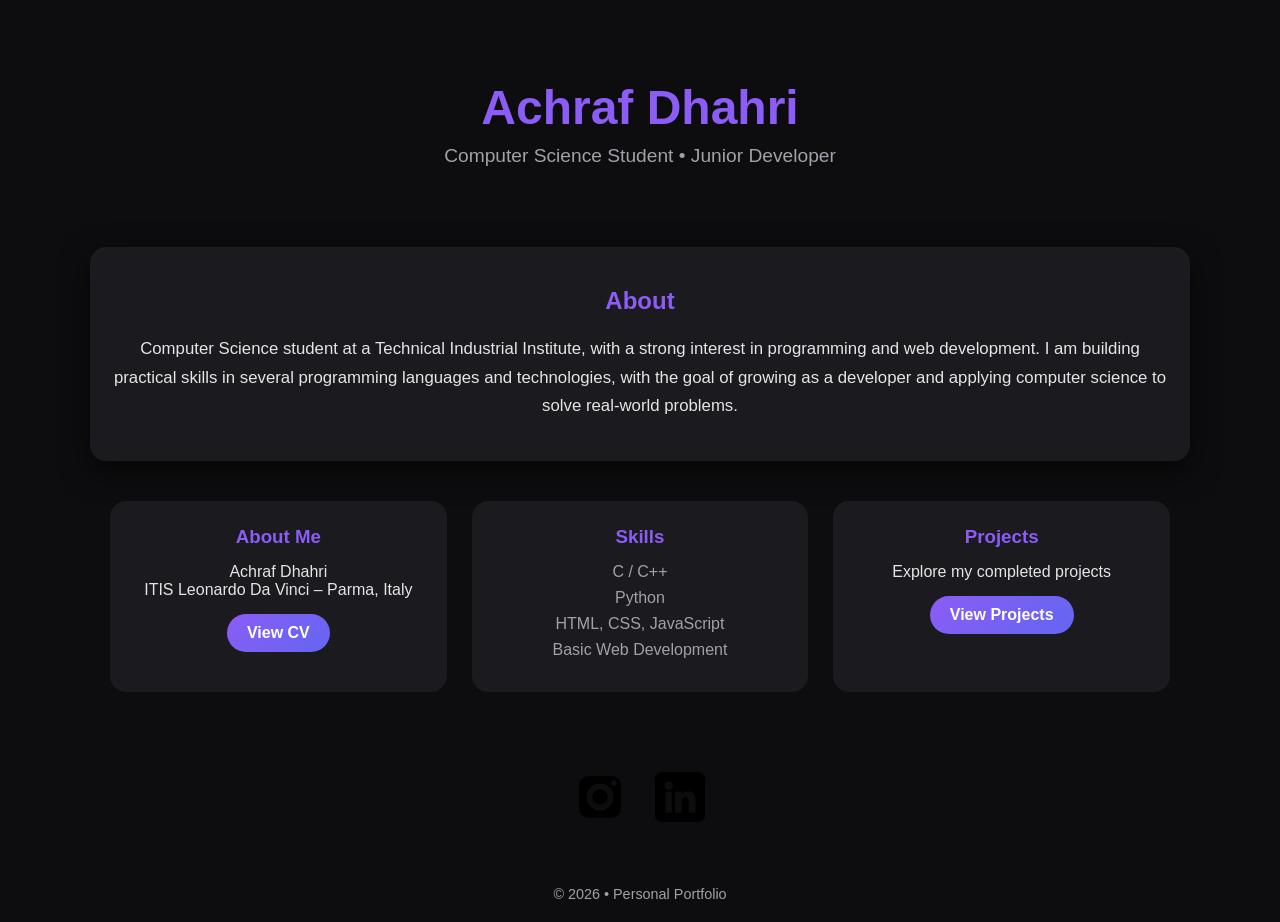
==== index.html @ cf948120 "Update and rename portfolio.html to index.html" ====
<!DOCTYPE html>
<html lang="en">
<head>
    <meta charset="UTF-8">
    <meta name="viewport" content="width=device-width, initial-scale=1.0">
    <title>Portfolio | Achraf Dhahri</title>
    <link rel="stylesheet" href="style.css">
</head>
<body>

<header class="hero">
    <h1>Achraf Dhahri</h1>
    <p class="subtitle">Computer Science Student • Junior Developer</p>
</header>

<section id="about">
    <h2>About</h2>
    <p>
        Computer Science student at a Technical Industrial Institute, with a strong interest in
        programming and web development. I am building practical skills in several programming
        languages and technologies, with the goal of growing as a developer and applying
        computer science to solve real-world problems.
    </p>
</section>

<section class="container">
    <div class="box">
        <h3>About Me</h3>
        <p>
            Achraf Dhahri<br>
            ITIS Leonardo Da Vinci – Parma, Italy
        </p>
        <a href="cv.pdf" class="btn">View CV</a>
    </div>

    <div class="box">
        <h3>Skills</h3>
        <ul>
            <li>C / C++</li>
            <li>Python</li>
            <li>HTML, CSS, JavaScript</li>
            <li>Basic Web Development</li>
        </ul>
    </div>

    <div class="box">
        <h3>Projects</h3>
        <p>Explore my completed projects</p>
        <a href="progetti.html" class="btn">View Projects</a>
    </div>
</section>

<section class="links">
    <a href="https://www.instagram.com/ashraf_dhri/" target="_blank" class="social">
        <img src="instagram.gif" alt="Instagram profile">
    </a>
    <a href="https://www.linkedin.com/in/achraf-dhahri-b4b7743a3/" target="_blank" class="social">
        <img src="in.gif" alt="LinkedIn profile">
    </a>
</section>

<footer>
    <p>© 2026 • Personal Portfolio</p>
</footer>

</body>
</html>
---- style.css ----
/* RESET */
* {
    margin: 0;
    padding: 0;
    box-sizing: border-box;
}

/* COLORS */
:root {
    --bg: #0d0d0f;
    --card: #1a1a1f;
    --accent: #8b5cf6;
    --text: #e5e5e5;
    --muted: #a1a1aa;
}

/* BODY */
body {
    background-color: var(--bg);
    color: var(--text);
    font-family: 'Segoe UI', Tahoma, Geneva, Verdana, sans-serif;
}

/* HERO */
.hero {
    text-align: center;
    padding: 80px 20px;
}

.hero h1 {
    font-size: 3rem;
    color: var(--accent);
}

.subtitle {
    margin-top: 10px;
    color: var(--muted);
    font-size: 1.2rem;
}

/* SECTIONS */
section {
    max-width: 1100px;
    margin: auto;
    padding: 40px 20px;
}

section h2 {
    text-align: center;
    color: var(--accent);
    margin-bottom: 20px;
}

/* ABOUT */
#about {
    background-color: var(--card);
    border-radius: 16px;
    box-shadow: 0 10px 30px rgba(0,0,0,0.6);
}

#about p {
    text-align: center;
    line-height: 1.7;
    font-size: 1.05rem;
}

/* CARDS */
.container {
    display: grid;
    grid-template-columns: repeat(auto-fit, minmax(250px, 1fr));
    gap: 25px;
}

.box {
    background-color: var(--card);
    padding: 25px;
    border-radius: 16px;
    text-align: center;
    transition: transform 0.3s, box-shadow 0.3s;
}

.box:hover {
    transform: translateY(-8px);
    box-shadow: 0 15px 40px rgba(0,0,0,0.8);
}

.box h3 {
    color: var(--accent);
    margin-bottom: 15px;
}

.box ul {
    list-style: none;
}

.box ul li {
    margin: 8px 0;
    color: var(--muted);
}

/* BUTTON */
.btn {
    display: inline-block;
    margin-top: 15px;
    padding: 10px 20px;
    border-radius: 25px;
    background: linear-gradient(135deg, #8b5cf6, #6366f1);
    color: white;
    text-decoration: none;
    font-weight: bold;
    transition: opacity 0.3s;
}

.btn:hover {
    opacity: 0.85;
}

/* LINKS */
.links {
    display: flex;
    justify-content: center;
    gap: 30px;
}

.social img {
    width: 50px;
    transition: transform 0.3s;
}

.social img:hover {
    transform: scale(1.2);
}

/* FOOTER */
footer {
    text-align: center;
    padding: 20px;
    color: var(--muted);
    font-size: 0.9rem;
}
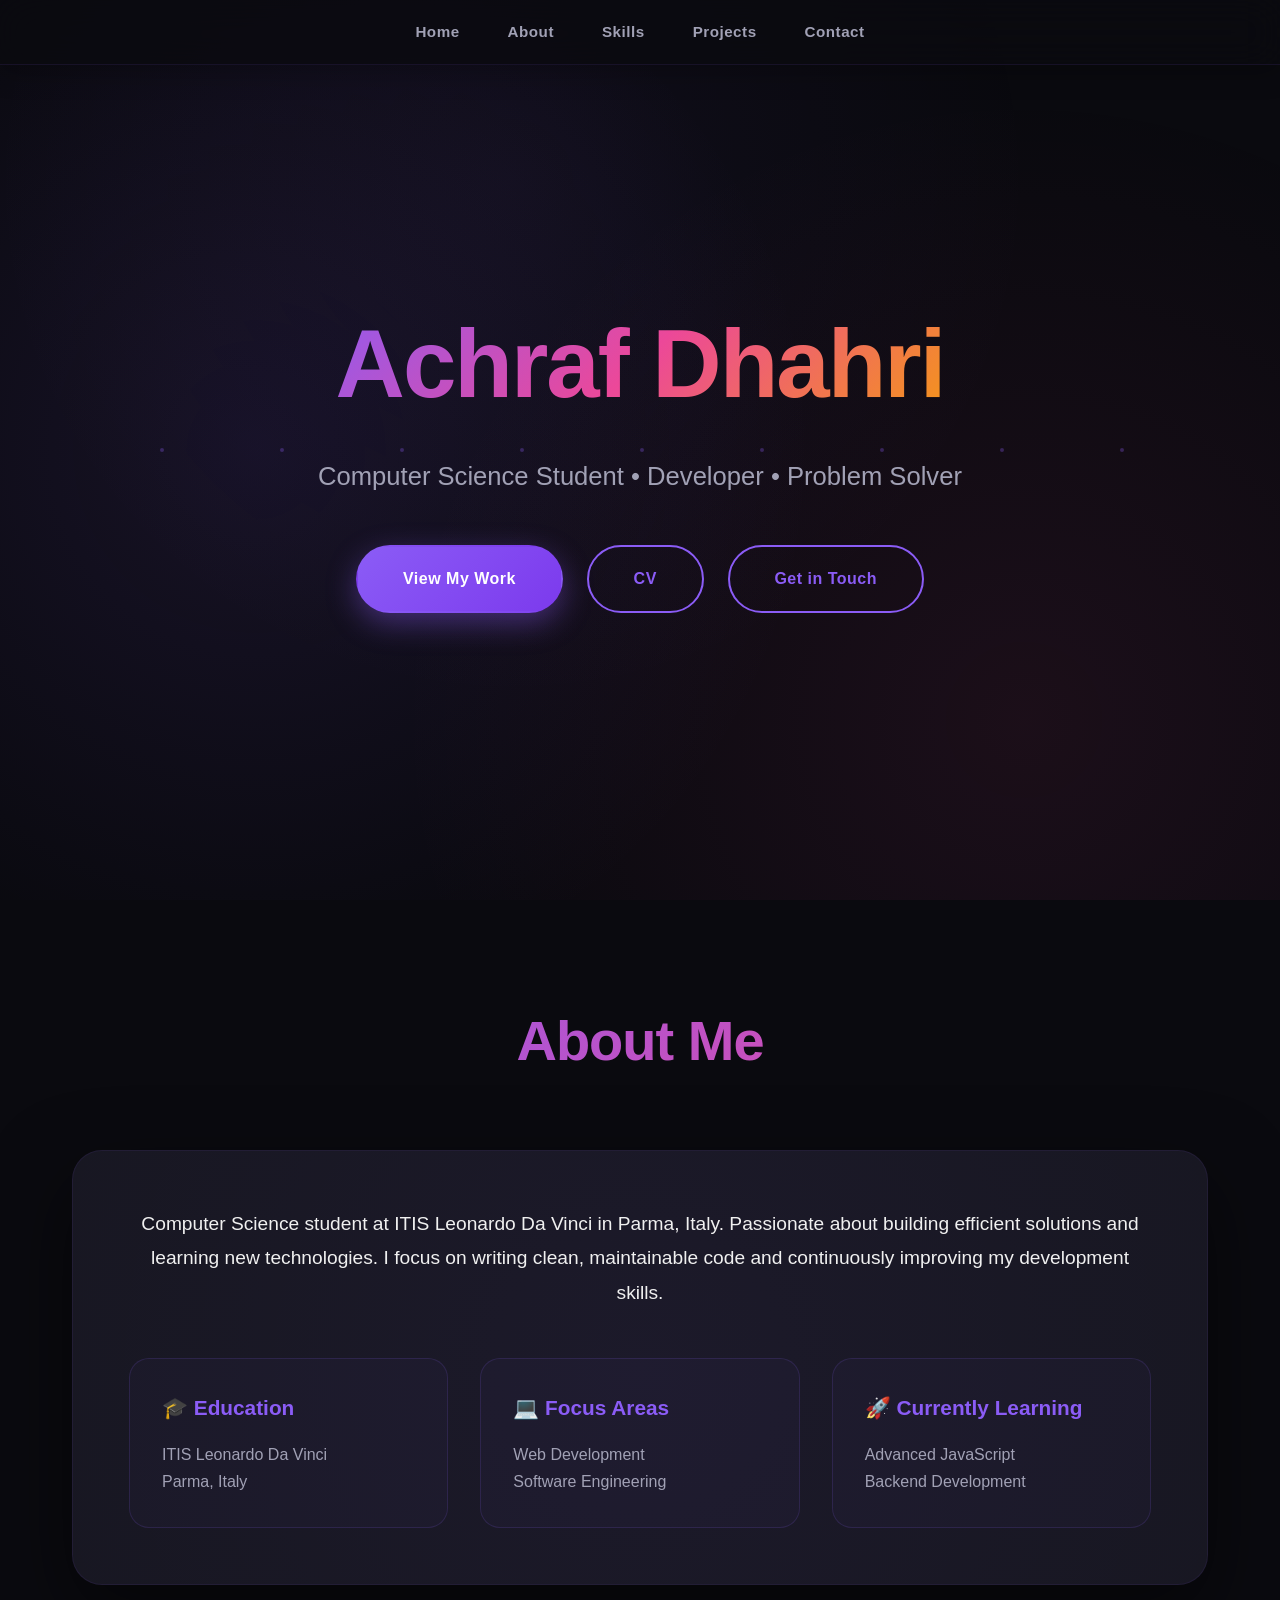
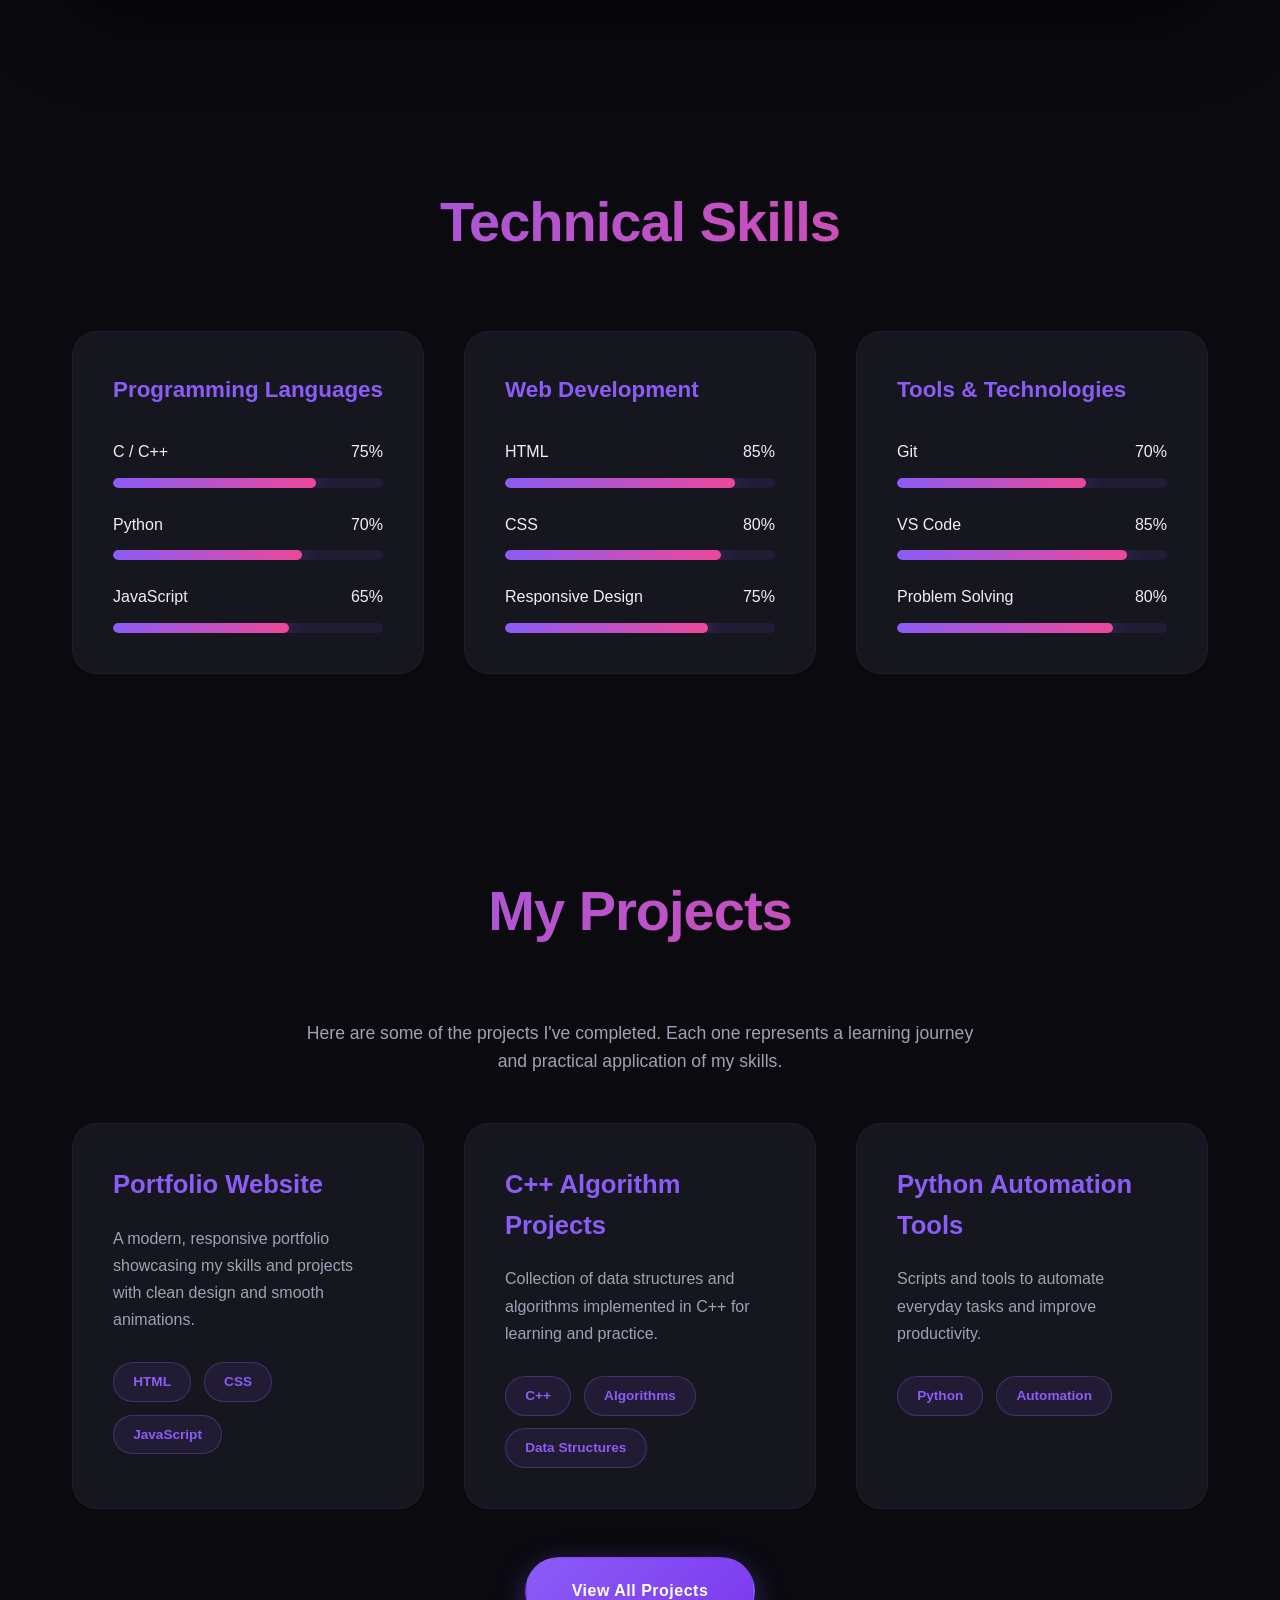
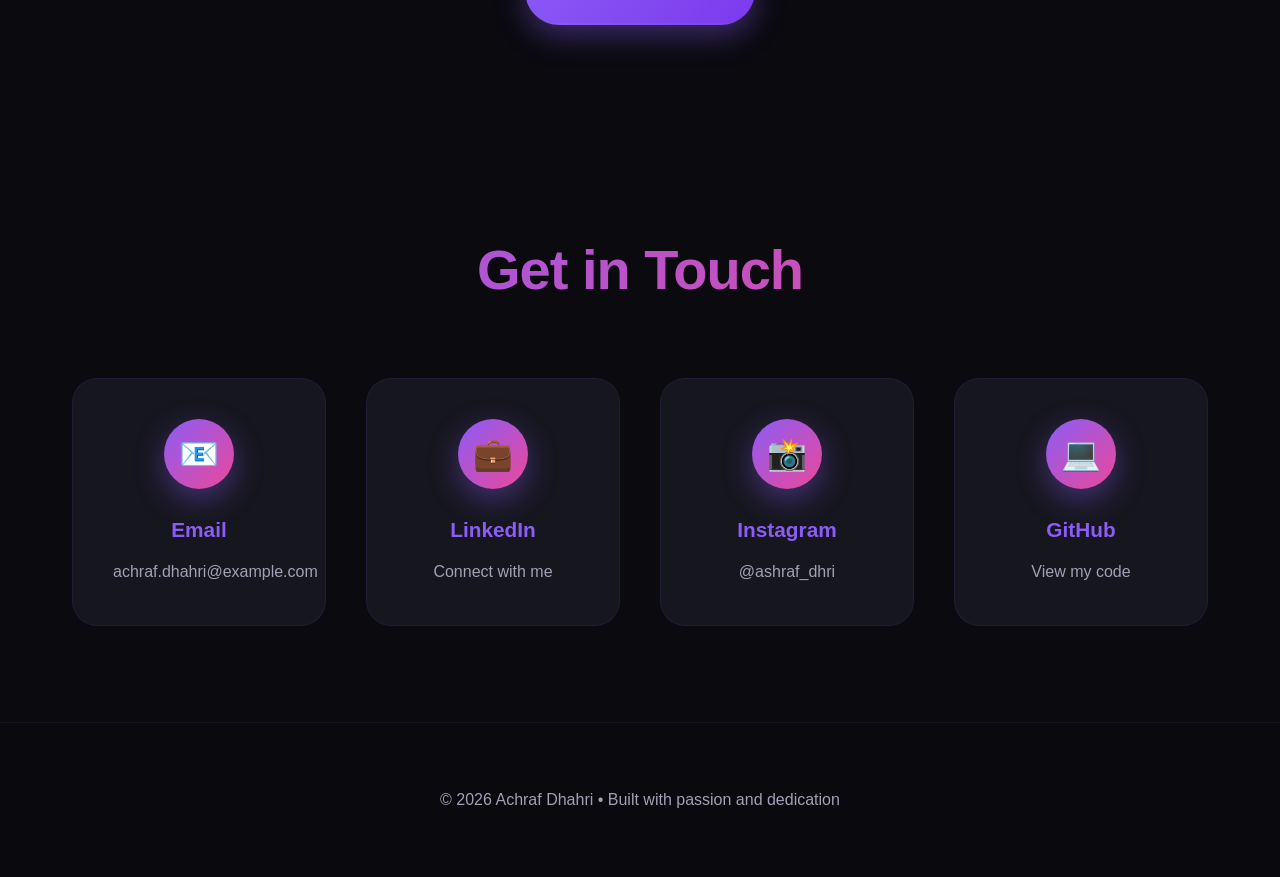
==== commit 5b3784d1: "Revamp portfolio layout and styles Updated the portfolio layout and styles, added new sections for s" ====
--- a/index.html
+++ b/index.html
@@ -3,65 +3,931 @@
 <head>
     <meta charset="UTF-8">
     <meta name="viewport" content="width=device-width, initial-scale=1.0">
-    <title>Portfolio | Achraf Dhahri</title>
-    <link rel="stylesheet" href="style.css">
+    <title>Achraf Dhahri | Developer Portfolio</title>
+    <style>
+        * {
+            margin: 0;
+            padding: 0;
+            box-sizing: border-box;
+        }
+
+        :root {
+            --bg-dark: #0a0a0f;
+            --bg-gradient: linear-gradient(135deg, #0a0a0f 0%, #16161f 50%, #1a1a2e 100%);
+            --card: #16161f;
+            --card-hover: #1f1f2e;
+            --accent: #8b5cf6;
+            --accent-glow: rgba(139, 92, 246, 0.4);
+            --accent-secondary: #ec4899;
+            --text: #f0f0f0;
+            --muted: #a1a1b5;
+            --border: rgba(139, 92, 246, 0.1);
+        }
+
+        html {
+            scroll-behavior: smooth;
+        }
+
+        body {
+            background: var(--bg-dark);
+            color: var(--text);
+            font-family: 'Inter', -apple-system, BlinkMacSystemFont, 'Segoe UI', sans-serif;
+            line-height: 1.6;
+            overflow-x: hidden;
+        }
+
+        /* Animated background */
+        body::before {
+            content: '';
+            position: fixed;
+            top: 0;
+            left: 0;
+            width: 100%;
+            height: 100%;
+            background: 
+                radial-gradient(circle at 20% 50%, rgba(139, 92, 246, 0.1) 0%, transparent 50%),
+                radial-gradient(circle at 80% 80%, rgba(236, 72, 153, 0.08) 0%, transparent 50%),
+                radial-gradient(circle at 40% 20%, rgba(139, 92, 246, 0.05) 0%, transparent 50%);
+            z-index: -1;
+            animation: float 20s ease-in-out infinite;
+        }
+
+        @keyframes float {
+            0%, 100% { transform: translateY(0px); }
+            50% { transform: translateY(-20px); }
+        }
+
+        /* Navigation */
+        nav {
+            position: fixed;
+            top: 0;
+            width: 100%;
+            background: rgba(10, 10, 15, 0.8);
+            backdrop-filter: blur(20px);
+            padding: 1.2rem 2rem;
+            z-index: 1000;
+            border-bottom: 1px solid var(--border);
+            box-shadow: 0 4px 30px rgba(0, 0, 0, 0.3);
+        }
+
+        nav ul {
+            list-style: none;
+            display: flex;
+            justify-content: center;
+            gap: 3rem;
+            flex-wrap: wrap;
+        }
+
+        nav a {
+            color: var(--muted);
+            text-decoration: none;
+            font-weight: 600;
+            font-size: 0.95rem;
+            position: relative;
+            transition: color 0.3s;
+            letter-spacing: 0.5px;
+        }
+
+        nav a::after {
+            content: '';
+            position: absolute;
+            bottom: -5px;
+            left: 0;
+            width: 0;
+            height: 2px;
+            background: linear-gradient(90deg, var(--accent), var(--accent-secondary));
+            transition: width 0.3s;
+        }
+
+        nav a:hover {
+            color: var(--accent);
+        }
+
+        nav a:hover::after {
+            width: 100%;
+        }
+
+        /* Hero */
+        .hero {
+            min-height: 100vh;
+            display: flex;
+            flex-direction: column;
+            justify-content: center;
+            align-items: center;
+            text-align: center;
+            padding: 2rem;
+            position: relative;
+        }
+
+        .hero-content {
+            position: relative;
+            z-index: 2;
+        }
+
+        .hero h1 {
+            font-size: clamp(3rem, 10vw, 6rem);
+            font-weight: 800;
+            background: linear-gradient(135deg, #8b5cf6 0%, #ec4899 50%, #f59e0b 100%);
+            -webkit-background-clip: text;
+            -webkit-text-fill-color: transparent;
+            background-clip: text;
+            margin-bottom: 1rem;
+            animation: fadeInUp 0.8s ease;
+            letter-spacing: -2px;
+        }
+
+        .hero .subtitle {
+            font-size: clamp(1.1rem, 3vw, 1.6rem);
+            color: var(--muted);
+            margin-bottom: 3rem;
+            animation: fadeInUp 0.8s ease 0.2s backwards;
+            font-weight: 300;
+        }
+
+        .hero-cta {
+            display: flex;
+            gap: 1.5rem;
+            flex-wrap: wrap;
+            justify-content: center;
+            animation: fadeInUp 0.8s ease 0.4s backwards;
+        }
+
+        @keyframes fadeInUp {
+            from {
+                opacity: 0;
+                transform: translateY(30px);
+            }
+            to {
+                opacity: 1;
+                transform: translateY(0);
+            }
+        }
+
+        /* Floating particles */
+        .particle {
+            position: absolute;
+            width: 4px;
+            height: 4px;
+            background: var(--accent);
+            border-radius: 50%;
+            opacity: 0.3;
+            animation: particleFloat 8s infinite;
+        }
+
+        @keyframes particleFloat {
+            0%, 100% {
+                transform: translateY(0) translateX(0);
+                opacity: 0;
+            }
+            50% {
+                opacity: 0.5;
+            }
+            100% {
+                transform: translateY(-100vh) translateX(50px);
+            }
+        }
+
+        /* Sections */
+        section {
+            max-width: 1200px;
+            margin: 0 auto;
+            padding: 6rem 2rem;
+            position: relative;
+        }
+
+        section h2 {
+            font-size: clamp(2.5rem, 6vw, 3.5rem);
+            background: linear-gradient(135deg, var(--accent), var(--accent-secondary));
+            -webkit-background-clip: text;
+            -webkit-text-fill-color: transparent;
+            background-clip: text;
+            margin-bottom: 4rem;
+            text-align: center;
+            font-weight: 800;
+            letter-spacing: -1px;
+        }
+
+        /* About */
+        .about-content {
+            background: var(--card);
+            border-radius: 30px;
+            padding: 3.5rem;
+            border: 1px solid var(--border);
+            box-shadow: 0 30px 80px rgba(0, 0, 0, 0.5);
+            position: relative;
+            overflow: hidden;
+        }
+
+        .about-content::before {
+            content: '';
+            position: absolute;
+            top: -50%;
+            right: -50%;
+            width: 200%;
+            height: 200%;
+            background: radial-gradient(circle, rgba(139, 92, 246, 0.05) 0%, transparent 70%);
+            animation: rotate 20s linear infinite;
+        }
+
+        @keyframes rotate {
+            from { transform: rotate(0deg); }
+            to { transform: rotate(360deg); }
+        }
+
+        .about-content > * {
+            position: relative;
+            z-index: 1;
+        }
+
+        .about-intro {
+            font-size: 1.2rem;
+            color: var(--text);
+            text-align: center;
+            margin-bottom: 3rem;
+            line-height: 1.8;
+            font-weight: 300;
+        }
+
+        .about-grid {
+            display: grid;
+            grid-template-columns: repeat(auto-fit, minmax(280px, 1fr));
+            gap: 2rem;
+        }
+
+        .about-item {
+            padding: 2rem;
+            background: rgba(139, 92, 246, 0.03);
+            border-radius: 20px;
+            border: 1px solid rgba(139, 92, 246, 0.15);
+            transition: all 0.4s ease;
+        }
+
+        .about-item:hover {
+            background: rgba(139, 92, 246, 0.08);
+            border-color: rgba(139, 92, 246, 0.4);
+            transform: translateY(-5px);
+        }
+
+        .about-item h3 {
+            color: var(--accent);
+            margin-bottom: 1rem;
+            font-size: 1.3rem;
+            font-weight: 700;
+        }
+
+        .about-item p {
+            color: var(--muted);
+            line-height: 1.7;
+        }
+
+        /* Skills */
+        .skills-grid {
+            display: grid;
+            grid-template-columns: repeat(auto-fit, minmax(320px, 1fr));
+            gap: 2.5rem;
+        }
+
+        .skill-category {
+            background: var(--card);
+            padding: 2.5rem;
+            border-radius: 25px;
+            border: 1px solid var(--border);
+            transition: all 0.4s ease;
+            position: relative;
+            overflow: hidden;
+        }
+
+        .skill-category::before {
+            content: '';
+            position: absolute;
+            top: 0;
+            left: 0;
+            width: 100%;
+            height: 4px;
+            background: linear-gradient(90deg, var(--accent), var(--accent-secondary));
+            transform: scaleX(0);
+            transition: transform 0.4s ease;
+        }
+
+        .skill-category:hover::before {
+            transform: scaleX(1);
+        }
+
+        .skill-category:hover {
+            transform: translateY(-10px);
+            border-color: var(--accent);
+            box-shadow: 0 30px 60px var(--accent-glow);
+        }
+
+        .skill-category h3 {
+            color: var(--accent);
+            margin-bottom: 2rem;
+            font-size: 1.4rem;
+            font-weight: 700;
+        }
+
+        .skill-item {
+            margin-bottom: 1.5rem;
+        }
+
+        .skill-item:last-child {
+            margin-bottom: 0;
+        }
+
+        .skill-name {
+            display: flex;
+            justify-content: space-between;
+            margin-bottom: 0.8rem;
+            color: var(--text);
+            font-weight: 500;
+        }
+
+        .skill-bar {
+            height: 10px;
+            background: rgba(139, 92, 246, 0.1);
+            border-radius: 10px;
+            overflow: hidden;
+            position: relative;
+        }
+
+        .skill-progress {
+            height: 100%;
+            background: linear-gradient(90deg, #8b5cf6, #ec4899);
+            border-radius: 10px;
+            transition: width 1.5s cubic-bezier(0.65, 0, 0.35, 1);
+            box-shadow: 0 0 20px var(--accent-glow);
+        }
+
+        /* Projects */
+        .projects-intro {
+            text-align: center;
+            color: var(--muted);
+            font-size: 1.1rem;
+            margin-bottom: 3rem;
+            max-width: 700px;
+            margin-left: auto;
+            margin-right: auto;
+        }
+
+        .projects-grid {
+            display: grid;
+            grid-template-columns: repeat(auto-fit, minmax(350px, 1fr));
+            gap: 2.5rem;
+            margin-bottom: 3rem;
+        }
+
+        .project-card {
+            background: var(--card);
+            border-radius: 25px;
+            padding: 2.5rem;
+            border: 1px solid var(--border);
+            transition: all 0.4s cubic-bezier(0.175, 0.885, 0.32, 1.275);
+            cursor: pointer;
+            position: relative;
+            overflow: hidden;
+        }
+
+        .project-card::before {
+            content: '';
+            position: absolute;
+            top: 0;
+            left: 0;
+            width: 100%;
+            height: 100%;
+            background: linear-gradient(135deg, rgba(139, 92, 246, 0.1) 0%, rgba(236, 72, 153, 0.1) 100%);
+            opacity: 0;
+            transition: opacity 0.4s;
+        }
+
+        .project-card:hover::before {
+            opacity: 1;
+        }
+
+        .project-card:hover {
+            transform: translateY(-15px) scale(1.02);
+            border-color: var(--accent);
+            box-shadow: 0 40px 80px var(--accent-glow);
+        }
+
+        .project-card > * {
+            position: relative;
+            z-index: 1;
+        }
+
+        .project-card h3 {
+            color: var(--accent);
+            margin-bottom: 1.2rem;
+            font-size: 1.6rem;
+            font-weight: 700;
+        }
+
+        .project-card p {
+            color: var(--muted);
+            margin-bottom: 1.8rem;
+            line-height: 1.7;
+        }
+
+        .project-tags {
+            display: flex;
+            flex-wrap: wrap;
+            gap: 0.8rem;
+        }
+
+        .tag {
+            background: rgba(139, 92, 246, 0.1);
+            color: var(--accent);
+            padding: 0.5rem 1.2rem;
+            border-radius: 25px;
+            font-size: 0.85rem;
+            border: 1px solid rgba(139, 92, 246, 0.3);
+            font-weight: 600;
+            transition: all 0.3s;
+        }
+
+        .tag:hover {
+            background: var(--accent);
+            color: white;
+            transform: translateY(-2px);
+        }
+
+        .view-all-projects {
+            text-align: center;
+            margin-top: 3rem;
+        }
+
+        /* Contact */
+        .contact-grid {
+            display: grid;
+            grid-template-columns: repeat(auto-fit, minmax(250px, 1fr));
+            gap: 2.5rem;
+            margin-top: 3rem;
+        }
+
+        .contact-method {
+            background: var(--card);
+            padding: 2.5rem;
+            border-radius: 25px;
+            border: 1px solid var(--border);
+            text-align: center;
+            transition: all 0.4s ease;
+            position: relative;
+            overflow: hidden;
+        }
+
+        .contact-method::before {
+            content: '';
+            position: absolute;
+            top: 0;
+            left: -100%;
+            width: 100%;
+            height: 100%;
+            background: linear-gradient(90deg, transparent, rgba(139, 92, 246, 0.1), transparent);
+            transition: left 0.6s;
+        }
+
+        .contact-method:hover::before {
+            left: 100%;
+        }
+
+        .contact-method:hover {
+            transform: translateY(-10px);
+            border-color: var(--accent);
+            box-shadow: 0 20px 40px var(--accent-glow);
+        }
+
+        .contact-icon {
+            width: 70px;
+            height: 70px;
+            margin: 0 auto 1.5rem;
+            background: linear-gradient(135deg, #8b5cf6, #ec4899);
+            border-radius: 50%;
+            display: flex;
+            align-items: center;
+            justify-content: center;
+            font-size: 2rem;
+            box-shadow: 0 10px 30px var(--accent-glow);
+            transition: transform 0.3s;
+        }
+
+        .contact-method:hover .contact-icon {
+            transform: scale(1.1) rotate(5deg);
+        }
+
+        .contact-method h3 {
+            color: var(--accent);
+            margin-bottom: 0.8rem;
+            font-size: 1.3rem;
+            font-weight: 700;
+        }
+
+        .contact-method a {
+            color: var(--muted);
+            text-decoration: none;
+            transition: color 0.3s;
+            font-weight: 500;
+        }
+
+        .contact-method a:hover {
+            color: var(--accent);
+        }
+
+        /* Buttons */
+        .btn {
+            display: inline-block;
+            padding: 1.2rem 2.8rem;
+            border-radius: 50px;
+            text-decoration: none;
+            font-weight: 700;
+            transition: all 0.4s cubic-bezier(0.175, 0.885, 0.32, 1.275);
+            border: 2px solid transparent;
+            font-size: 1rem;
+            letter-spacing: 0.5px;
+            position: relative;
+            overflow: hidden;
+        }
+
+        .btn::before {
+            content: '';
+            position: absolute;
+            top: 50%;
+            left: 50%;
+            width: 0;
+            height: 0;
+            border-radius: 50%;
+            background: rgba(255, 255, 255, 0.1);
+            transform: translate(-50%, -50%);
+            transition: width 0.6s, height 0.6s;
+        }
+
+        .btn:hover::before {
+            width: 300px;
+            height: 300px;
+        }
+
+        .btn span {
+            position: relative;
+            z-index: 1;
+        }
+
+        .btn-primary {
+            background: linear-gradient(135deg, #8b5cf6, #7c3aed);
+            color: white;
+            box-shadow: 0 10px 30px var(--accent-glow);
+        }
+
+        .btn-primary:hover {
+            transform: translateY(-3px);
+            box-shadow: 0 15px 40px var(--accent-glow);
+        }
+
+        .btn-secondary {
+            border: 2px solid var(--accent);
+            color: var(--accent);
+        }
+
+        .btn-secondary:hover {
+            background: var(--accent);
+            color: white;
+            transform: translateY(-3px);
+        }
+
+        /* Footer */
+        footer {
+            text-align: center;
+            padding: 4rem 2rem;
+            border-top: 1px solid var(--border);
+            color: var(--muted);
+            background: rgba(10, 10, 15, 0.5);
+        }
+
+        footer p {
+            font-weight: 300;
+        }
+
+        /* Responsive */
+        @media (max-width: 768px) {
+            nav ul {
+                gap: 1.5rem;
+            }
+
+            section {
+                padding: 4rem 1.5rem;
+            }
+
+            .about-content {
+                padding: 2.5rem;
+            }
+
+            .hero-cta {
+                flex-direction: column;
+                width: 100%;
+                max-width: 320px;
+            }
+
+            .btn {
+                width: 100%;
+                text-align: center;
+            }
+
+            .projects-grid {
+                grid-template-columns: 1fr;
+            }
+        }
+
+        @media (max-width: 480px) {
+            nav {
+                padding: 1rem;
+            }
+
+            nav ul {
+                gap: 1rem;
+            }
+
+            .hero h1 {
+                font-size: 2.5rem;
+            }
+        }
+    </style>
 </head>
 <body>
 
-<header class="hero">
-    <h1>Achraf Dhahri</h1>
-    <p class="subtitle">Computer Science Student • Junior Developer</p>
-</header>
+<nav>
+    <ul>
+        <li><a href="#home">Home</a></li>
+        <li><a href="#about">About</a></li>
+        <li><a href="#skills">Skills</a></li>
+        <li><a href="#projects">Projects</a></li>
+        <li><a href="#contact">Contact</a></li>
+    </ul>
+</nav>
+
+<section id="home" class="hero">
+    <div class="hero-content">
+        <h1>Achraf Dhahri</h1>
+        <p class="subtitle">Computer Science Student • Developer • Problem Solver</p>
+        <div class="hero-cta">
+            <a href="#projects" class="btn btn-primary"><span>View My Work</span></a>
+            <a href="cv.pdf" class="btn btn-secondary" target="_blank"><span>CV</span></a>
+            <a href="#contact" class="btn btn-secondary"><span>Get in Touch</span></a>
+        </div>
+    </div>
+    
+    <div class="particle" style="left: 10%; animation-delay: 0s;"></div>
+    <div class="particle" style="left: 20%; animation-delay: 2s;"></div>
+    <div class="particle" style="left: 30%; animation-delay: 4s;"></div>
+    <div class="particle" style="left: 40%; animation-delay: 1s;"></div>
+    <div class="particle" style="left: 50%; animation-delay: 3s;"></div>
+    <div class="particle" style="left: 60%; animation-delay: 5s;"></div>
+    <div class="particle" style="left: 70%; animation-delay: 2.5s;"></div>
+    <div class="particle" style="left: 80%; animation-delay: 4.5s;"></div>
+    <div class="particle" style="left: 90%; animation-delay: 1.5s;"></div>
+</section>
 
 <section id="about">
-    <h2>About</h2>
-    <p>
-        Computer Science student at a Technical Industrial Institute, with a strong interest in
-        programming and web development. I am building practical skills in several programming
-        languages and technologies, with the goal of growing as a developer and applying
-        computer science to solve real-world problems.
-    </p>
-</section>
-
-<section class="container">
-    <div class="box">
-        <h3>About Me</h3>
-        <p>
-            Achraf Dhahri<br>
-            ITIS Leonardo Da Vinci – Parma, Italy
+    <h2>About Me</h2>
+    <div class="about-content">
+        <p class="about-intro">
+            Computer Science student at ITIS Leonardo Da Vinci in Parma, Italy. Passionate about building efficient solutions and learning new technologies. I focus on writing clean, maintainable code and continuously improving my development skills.
         </p>
-        <a href="cv.pdf" class="btn">View CV</a>
-    </div>
-
-    <div class="box">
-        <h3>Skills</h3>
-        <ul>
-            <li>C / C++</li>
-            <li>Python</li>
-            <li>HTML, CSS, JavaScript</li>
-            <li>Basic Web Development</li>
-        </ul>
-    </div>
-
-    <div class="box">
-        <h3>Projects</h3>
-        <p>Explore my completed projects</p>
-        <a href="progetti.html" class="btn">View Projects</a>
+        <div class="about-grid">
+            <div class="about-item">
+                <h3>🎓 Education</h3>
+                <p>ITIS Leonardo Da Vinci<br>Parma, Italy</p>
+            </div>
+            <div class="about-item">
+                <h3>💻 Focus Areas</h3>
+                <p>Web Development<br>Software Engineering</p>
+            </div>
+            <div class="about-item">
+                <h3>🚀 Currently Learning</h3>
+                <p>Advanced JavaScript<br>Backend Development</p>
+            </div>
+        </div>
     </div>
 </section>
 
-<section class="links">
-    <a href="https://www.instagram.com/ashraf_dhri/" target="_blank" class="social">
-        <img src="instagram.gif" alt="Instagram profile">
-    </a>
-    <a href="https://www.linkedin.com/in/achraf-dhahri-b4b7743a3/" target="_blank" class="social">
-        <img src="in.gif" alt="LinkedIn profile">
-    </a>
+<section id="skills">
+    <h2>Technical Skills</h2>
+    <div class="skills-grid">
+        <div class="skill-category">
+            <h3>Programming Languages</h3>
+            <div class="skill-item">
+                <div class="skill-name">
+                    <span>C / C++</span>
+                    <span>75%</span>
+                </div>
+                <div class="skill-bar">
+                    <div class="skill-progress" style="width: 75%"></div>
+                </div>
+            </div>
+            <div class="skill-item">
+                <div class="skill-name">
+                    <span>Python</span>
+                    <span>70%</span>
+                </div>
+                <div class="skill-bar">
+                    <div class="skill-progress" style="width: 70%"></div>
+                </div>
+            </div>
+            <div class="skill-item">
+                <div class="skill-name">
+                    <span>JavaScript</span>
+                    <span>65%</span>
+                </div>
+                <div class="skill-bar">
+                    <div class="skill-progress" style="width: 65%"></div>
+                </div>
+            </div>
+        </div>
+
+        <div class="skill-category">
+            <h3>Web Development</h3>
+            <div class="skill-item">
+                <div class="skill-name">
+                    <span>HTML</span>
+                    <span>85%</span>
+                </div>
+                <div class="skill-bar">
+                    <div class="skill-progress" style="width: 85%"></div>
+                </div>
+            </div>
+            <div class="skill-item">
+                <div class="skill-name">
+                    <span>CSS</span>
+                    <span>80%</span>
+                </div>
+                <div class="skill-bar">
+                    <div class="skill-progress" style="width: 80%"></div>
+                </div>
+            </div>
+            <div class="skill-item">
+                <div class="skill-name">
+                    <span>Responsive Design</span>
+                    <span>75%</span>
+                </div>
+                <div class="skill-bar">
+                    <div class="skill-progress" style="width: 75%"></div>
+                </div>
+            </div>
+        </div>
+
+        <div class="skill-category">
+            <h3>Tools & Technologies</h3>
+            <div class="skill-item">
+                <div class="skill-name">
+                    <span>Git</span>
+                    <span>70%</span>
+                </div>
+                <div class="skill-bar">
+                    <div class="skill-progress" style="width: 70%"></div>
+                </div>
+            </div>
+            <div class="skill-item">
+                <div class="skill-name">
+                    <span>VS Code</span>
+                    <span>85%</span>
+                </div>
+                <div class="skill-bar">
+                    <div class="skill-progress" style="width: 85%"></div>
+                </div>
+            </div>
+            <div class="skill-item">
+                <div class="skill-name">
+                    <span>Problem Solving</span>
+                    <span>80%</span>
+                </div>
+                <div class="skill-bar">
+                    <div class="skill-progress" style="width: 80%"></div>
+                </div>
+            </div>
+        </div>
+    </div>
 </section>
 
+<section id="projects">
+    <h2>My Projects</h2>
+    <p class="projects-intro">
+        Here are some of the projects I've completed. Each one represents a learning journey and practical application of my skills.
+    </p>
+    <div class="projects-grid">
+        <div class="project-card">
+            <h3>Portfolio Website</h3>
+            <p>A modern, responsive portfolio showcasing my skills and projects with clean design and smooth animations.</p>
+            <div class="project-tags">
+                <span class="tag">HTML</span>
+                <span class="tag">CSS</span>
+                <span class="tag">JavaScript</span>
+            </div>
+        </div>
+
+        <div class="project-card">
+            <h3>C++ Algorithm Projects</h3>
+            <p>Collection of data structures and algorithms implemented in C++ for learning and practice.</p>
+            <div class="project-tags">
+                <span class="tag">C++</span>
+                <span class="tag">Algorithms</span>
+                <span class="tag">Data Structures</span>
+            </div>
+        </div>
+
+        <div class="project-card">
+            <h3>Python Automation Tools</h3>
+            <p>Scripts and tools to automate everyday tasks and improve productivity.</p>
+            <div class="project-tags">
+                <span class="tag">Python</span>
+                <span class="tag">Automation</span>
+            </div>
+        </div>
+    </div>
+    
+    <div class="view-all-projects">
+        <a href="projects.html" class="btn btn-primary"><span>View All Projects</span></a>
+    </div>
+</section>
+
+<section id="contact">
+    <h2>Get in Touch</h2>
+    <div class="contact-grid">
+        <div class="contact-method">
+            <div class="contact-icon">📧</div>
+            <h3>Email</h3>
+            <a href="mailto:achraf.dhahri@example.com">achraf.dhahri@example.com</a>
+        </div>
+
+        <div class="contact-method">
+            <div class="contact-icon">💼</div>
+            <h3>LinkedIn</h3>
+            <a href="https://www.linkedin.com/in/achraf-dhahri-b4b7743a3/" target="_blank">Connect with me</a>
+        </div>
+
+        <div class="contact-method">
+            <div class="contact-icon">📸</div>
+            <h3>Instagram</h3>
+            <a href="https://www.instagram.com/ashraf_dhri/" target="_blank">@ashraf_dhri</a>
+        </div>
+
+        <div class="contact-method">
+            <div class="contact-icon">💻</div>
+            <h3>GitHub</h3>
+            <a href="#" target="_blank">View my code</a>
+        </div>
+    </div>
+</section>
+
 <footer>
-    <p>© 2026 • Personal Portfolio</p>
+    <p>© 2026 Achraf Dhahri • Built with passion and dedication</p>
 </footer>
+
+<script>
+    // Smooth scroll for navigation
+    document.querySelectorAll('a[href^="#"]').forEach(anchor => {
+        anchor.addEventListener('click', function (e) {
+            e.preventDefault();
+            const target = document.querySelector(this.getAttribute('href'));
+            if (target) {
+                target.scrollIntoView({
+                    behavior: 'smooth',
+                    block: 'start'
+                });
+            }
+        });
+    });
+
+    // Animate skill bars on scroll
+    const observerOptions = {
+        threshold: 0.3,
+        rootMargin: '0px 0px -100px 0px'
+    };
+
+    const observer = new IntersectionObserver((entries) => {
+        entries.forEach(entry => {
+            if (entry.isIntersecting) {
+                entry.target.querySelectorAll('.skill-progress').forEach(bar => {
+                    const width = bar.style.width;
+                    bar.style.width = '0';
+                    setTimeout(() => {
+                        bar.style.width = width;
+                    }, 100);
+                });
+                observer.unobserve(entry.target);
+            }
+        });
+    }, observerOptions);
+
+    document.querySelectorAll('.skill-category').forEach(category => {
+        observer.observe(category);
+    });
+
+    // Add subtle parallax effect
+    window.addEventListener('scroll', () => {
+        const scrolled = window.pageYOffset;
+        const particles = document.querySelectorAll('.particle');
+        particles.forEach((particle, index) => {
+            const speed = (index + 1) * 0.05;
+            particle.style.transform = `translateY(${scrolled * speed}px)`;
+        });
+    });
+</script>
 
 </body>
 </html>
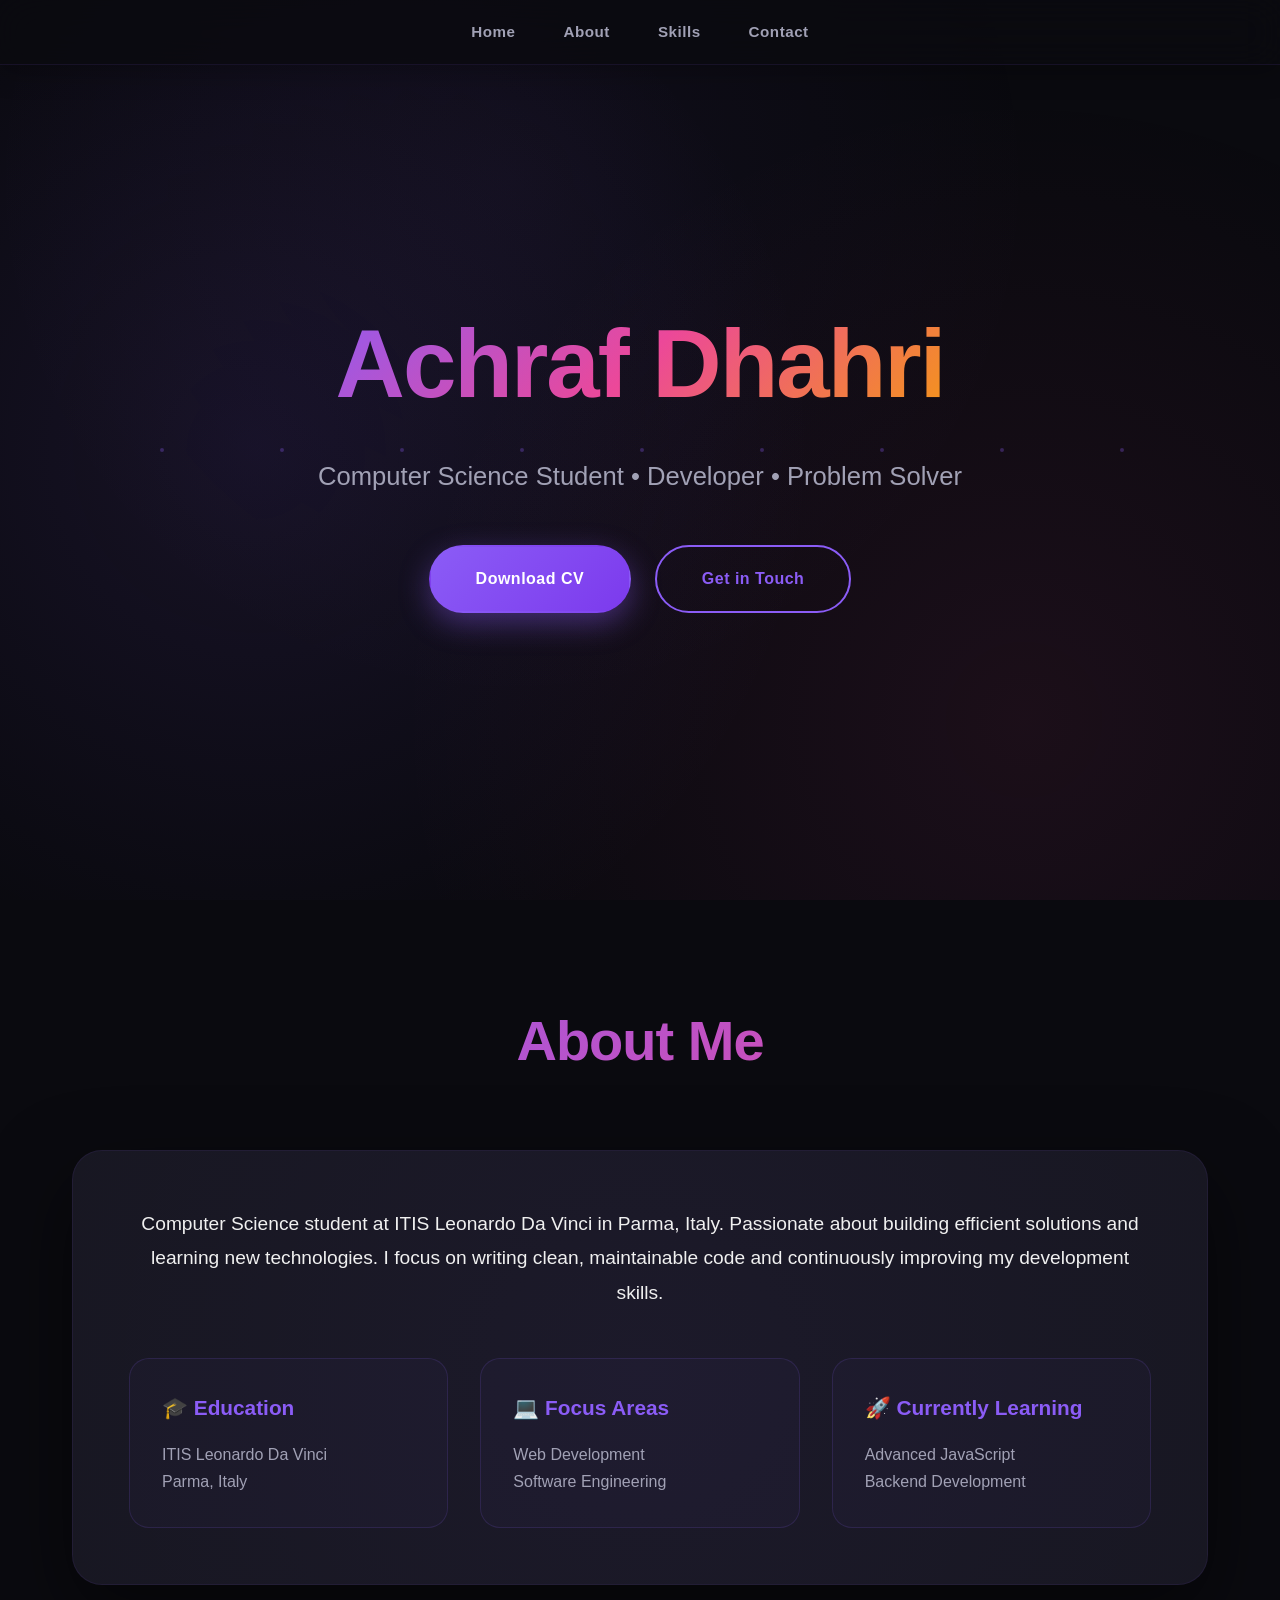
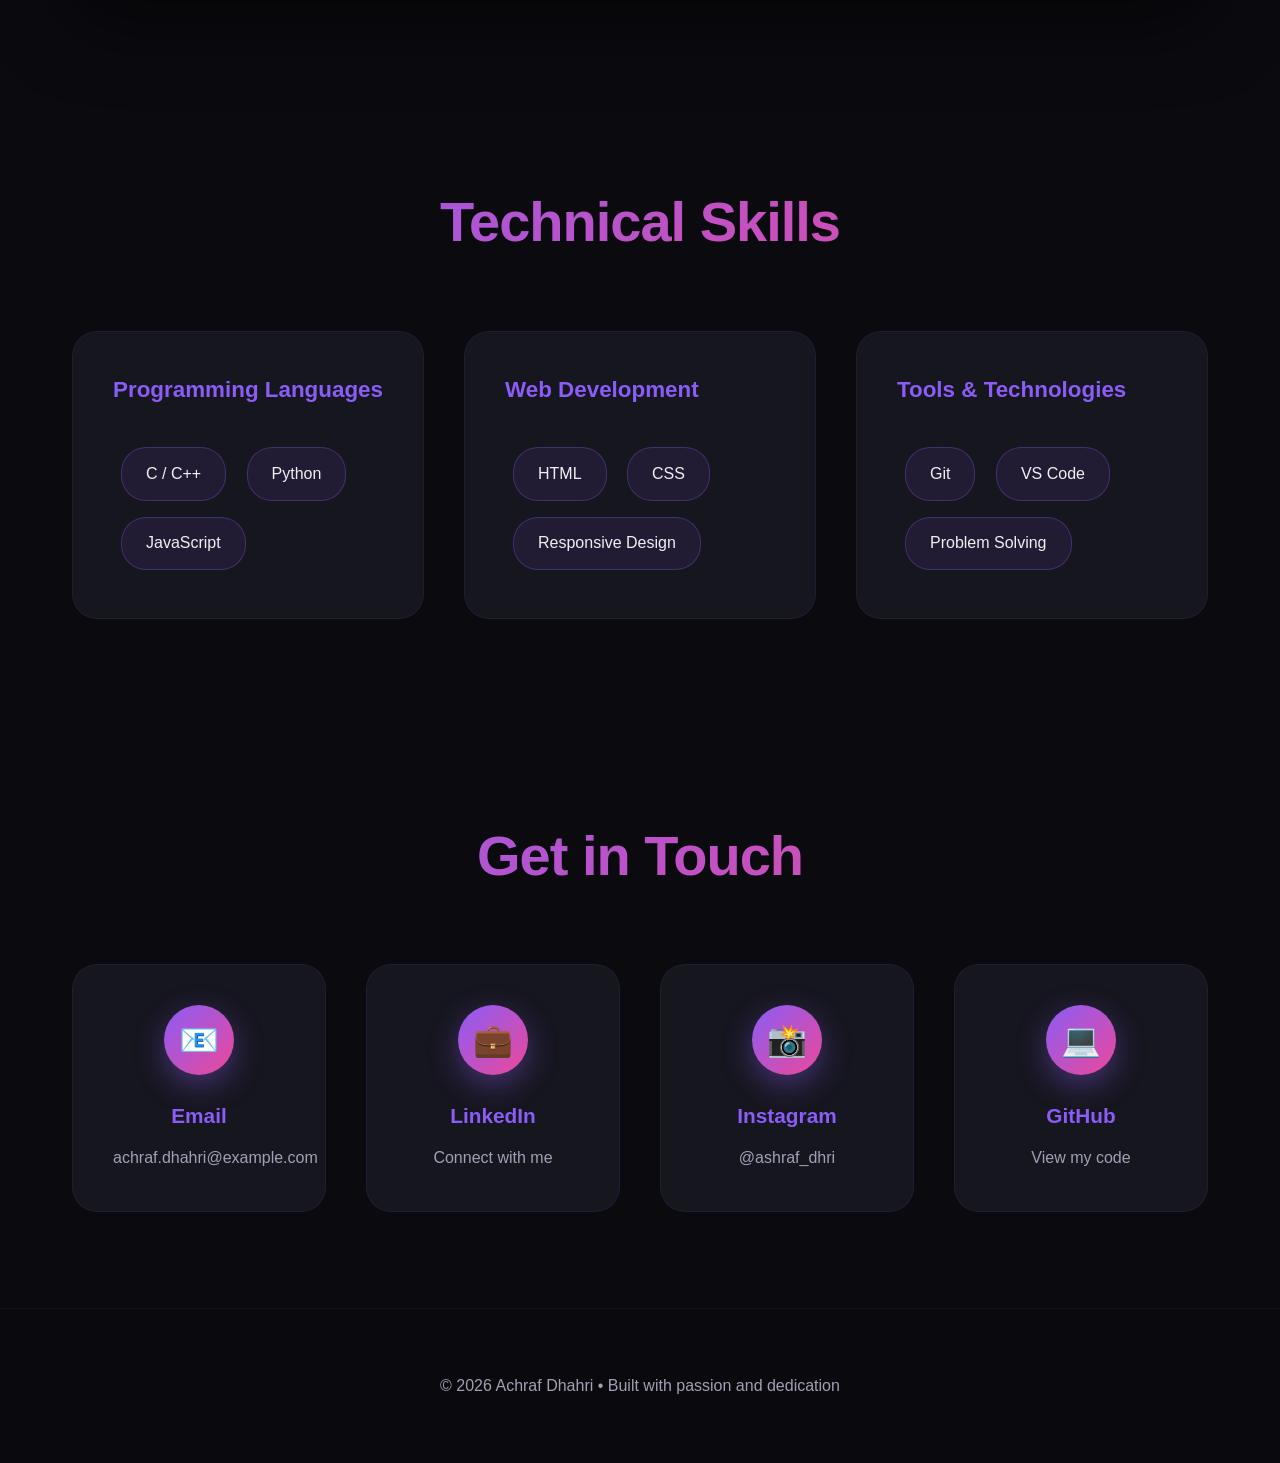
==== commit 2103d46b: "Update index.html" ====
--- a/index.html
+++ b/index.html
@@ -327,132 +327,21 @@
         }
 
         .skill-item {
-            margin-bottom: 1.5rem;
-        }
-
-        .skill-item:last-child {
-            margin-bottom: 0;
-        }
-
-        .skill-name {
-            display: flex;
-            justify-content: space-between;
-            margin-bottom: 0.8rem;
+            display: inline-block;
+            margin: 0.5rem;
+            padding: 0.8rem 1.5rem;
+            background: rgba(139, 92, 246, 0.1);
+            border: 1px solid rgba(139, 92, 246, 0.3);
+            border-radius: 25px;
             color: var(--text);
             font-weight: 500;
-        }
-
-        .skill-bar {
-            height: 10px;
-            background: rgba(139, 92, 246, 0.1);
-            border-radius: 10px;
-            overflow: hidden;
-            position: relative;
-        }
-
-        .skill-progress {
-            height: 100%;
-            background: linear-gradient(90deg, #8b5cf6, #ec4899);
-            border-radius: 10px;
-            transition: width 1.5s cubic-bezier(0.65, 0, 0.35, 1);
-            box-shadow: 0 0 20px var(--accent-glow);
-        }
-
-        /* Projects */
-        .projects-intro {
-            text-align: center;
-            color: var(--muted);
-            font-size: 1.1rem;
-            margin-bottom: 3rem;
-            max-width: 700px;
-            margin-left: auto;
-            margin-right: auto;
-        }
-
-        .projects-grid {
-            display: grid;
-            grid-template-columns: repeat(auto-fit, minmax(350px, 1fr));
-            gap: 2.5rem;
-            margin-bottom: 3rem;
-        }
-
-        .project-card {
-            background: var(--card);
-            border-radius: 25px;
-            padding: 2.5rem;
-            border: 1px solid var(--border);
-            transition: all 0.4s cubic-bezier(0.175, 0.885, 0.32, 1.275);
-            cursor: pointer;
-            position: relative;
-            overflow: hidden;
-        }
-
-        .project-card::before {
-            content: '';
-            position: absolute;
-            top: 0;
-            left: 0;
-            width: 100%;
-            height: 100%;
-            background: linear-gradient(135deg, rgba(139, 92, 246, 0.1) 0%, rgba(236, 72, 153, 0.1) 100%);
-            opacity: 0;
-            transition: opacity 0.4s;
-        }
-
-        .project-card:hover::before {
-            opacity: 1;
-        }
-
-        .project-card:hover {
-            transform: translateY(-15px) scale(1.02);
+            transition: all 0.3s ease;
+        }
+
+        .skill-item:hover {
+            background: rgba(139, 92, 246, 0.2);
             border-color: var(--accent);
-            box-shadow: 0 40px 80px var(--accent-glow);
-        }
-
-        .project-card > * {
-            position: relative;
-            z-index: 1;
-        }
-
-        .project-card h3 {
-            color: var(--accent);
-            margin-bottom: 1.2rem;
-            font-size: 1.6rem;
-            font-weight: 700;
-        }
-
-        .project-card p {
-            color: var(--muted);
-            margin-bottom: 1.8rem;
-            line-height: 1.7;
-        }
-
-        .project-tags {
-            display: flex;
-            flex-wrap: wrap;
-            gap: 0.8rem;
-        }
-
-        .tag {
-            background: rgba(139, 92, 246, 0.1);
-            color: var(--accent);
-            padding: 0.5rem 1.2rem;
-            border-radius: 25px;
-            font-size: 0.85rem;
-            border: 1px solid rgba(139, 92, 246, 0.3);
-            font-weight: 600;
-            transition: all 0.3s;
-        }
-
-        .tag:hover {
-            background: var(--accent);
-            color: white;
             transform: translateY(-2px);
-        }
-
-        .view-all-projects {
-            text-align: center;
-            margin-top: 3rem;
         }
 
         /* Contact */
@@ -628,10 +517,6 @@
                 width: 100%;
                 text-align: center;
             }
-
-            .projects-grid {
-                grid-template-columns: 1fr;
-            }
         }
 
         @media (max-width: 480px) {
@@ -656,7 +541,6 @@
         <li><a href="#home">Home</a></li>
         <li><a href="#about">About</a></li>
         <li><a href="#skills">Skills</a></li>
-        <li><a href="#projects">Projects</a></li>
         <li><a href="#contact">Contact</a></li>
     </ul>
 </nav>
@@ -666,8 +550,7 @@
         <h1>Achraf Dhahri</h1>
         <p class="subtitle">Computer Science Student • Developer • Problem Solver</p>
         <div class="hero-cta">
-            <a href="#projects" class="btn btn-primary"><span>View My Work</span></a>
-            <a href="cv.pdf" class="btn btn-secondary" target="_blank"><span>CV</span></a>
+            <a href="cv.pdf" class="btn btn-primary" target="_blank"><span>Download CV</span></a>
             <a href="#contact" class="btn btn-secondary"><span>Get in Touch</span></a>
         </div>
     </div>
@@ -714,7 +597,7 @@
             <div class="skill-item">
                 <div class="skill-name">
                     <span>C / C++</span>
-                    <span>75%</span>
+                    
                 </div>
                 <div class="skill-bar">
                     <div class="skill-progress" style="width: 75%"></div>
@@ -723,7 +606,7 @@
             <div class="skill-item">
                 <div class="skill-name">
                     <span>Python</span>
-                    <span>70%</span>
+                    
                 </div>
                 <div class="skill-bar">
                     <div class="skill-progress" style="width: 70%"></div>
@@ -732,7 +615,7 @@
             <div class="skill-item">
                 <div class="skill-name">
                     <span>JavaScript</span>
-                    <span>65%</span>
+                   
                 </div>
                 <div class="skill-bar">
                     <div class="skill-progress" style="width: 65%"></div>
@@ -745,7 +628,7 @@
             <div class="skill-item">
                 <div class="skill-name">
                     <span>HTML</span>
-                    <span>85%</span>
+                    
                 </div>
                 <div class="skill-bar">
                     <div class="skill-progress" style="width: 85%"></div>
@@ -754,7 +637,7 @@
             <div class="skill-item">
                 <div class="skill-name">
                     <span>CSS</span>
-                    <span>80%</span>
+                    
                 </div>
                 <div class="skill-bar">
                     <div class="skill-progress" style="width: 80%"></div>
@@ -763,7 +646,7 @@
             <div class="skill-item">
                 <div class="skill-name">
                     <span>Responsive Design</span>
-                    <span>75%</span>
+                    
                 </div>
                 <div class="skill-bar">
                     <div class="skill-progress" style="width: 75%"></div>
@@ -776,7 +659,7 @@
             <div class="skill-item">
                 <div class="skill-name">
                     <span>Git</span>
-                    <span>70%</span>
+                    
                 </div>
                 <div class="skill-bar">
                     <div class="skill-progress" style="width: 70%"></div>
@@ -785,7 +668,7 @@
             <div class="skill-item">
                 <div class="skill-name">
                     <span>VS Code</span>
-                    <span>85%</span>
+                    
                 </div>
                 <div class="skill-bar">
                     <div class="skill-progress" style="width: 85%"></div>
@@ -794,54 +677,13 @@
             <div class="skill-item">
                 <div class="skill-name">
                     <span>Problem Solving</span>
-                    <span>80%</span>
+                    
                 </div>
                 <div class="skill-bar">
                     <div class="skill-progress" style="width: 80%"></div>
                 </div>
             </div>
         </div>
-    </div>
-</section>
-
-<section id="projects">
-    <h2>My Projects</h2>
-    <p class="projects-intro">
-        Here are some of the projects I've completed. Each one represents a learning journey and practical application of my skills.
-    </p>
-    <div class="projects-grid">
-        <div class="project-card">
-            <h3>Portfolio Website</h3>
-            <p>A modern, responsive portfolio showcasing my skills and projects with clean design and smooth animations.</p>
-            <div class="project-tags">
-                <span class="tag">HTML</span>
-                <span class="tag">CSS</span>
-                <span class="tag">JavaScript</span>
-            </div>
-        </div>
-
-        <div class="project-card">
-            <h3>C++ Algorithm Projects</h3>
-            <p>Collection of data structures and algorithms implemented in C++ for learning and practice.</p>
-            <div class="project-tags">
-                <span class="tag">C++</span>
-                <span class="tag">Algorithms</span>
-                <span class="tag">Data Structures</span>
-            </div>
-        </div>
-
-        <div class="project-card">
-            <h3>Python Automation Tools</h3>
-            <p>Scripts and tools to automate everyday tasks and improve productivity.</p>
-            <div class="project-tags">
-                <span class="tag">Python</span>
-                <span class="tag">Automation</span>
-            </div>
-        </div>
-    </div>
-    
-    <div class="view-all-projects">
-        <a href="projects.html" class="btn btn-primary"><span>View All Projects</span></a>
     </div>
 </section>
 
@@ -893,31 +735,6 @@
         });
     });
 
-    // Animate skill bars on scroll
-    const observerOptions = {
-        threshold: 0.3,
-        rootMargin: '0px 0px -100px 0px'
-    };
-
-    const observer = new IntersectionObserver((entries) => {
-        entries.forEach(entry => {
-            if (entry.isIntersecting) {
-                entry.target.querySelectorAll('.skill-progress').forEach(bar => {
-                    const width = bar.style.width;
-                    bar.style.width = '0';
-                    setTimeout(() => {
-                        bar.style.width = width;
-                    }, 100);
-                });
-                observer.unobserve(entry.target);
-            }
-        });
-    }, observerOptions);
-
-    document.querySelectorAll('.skill-category').forEach(category => {
-        observer.observe(category);
-    });
-
     // Add subtle parallax effect
     window.addEventListener('scroll', () => {
         const scrolled = window.pageYOffset;
